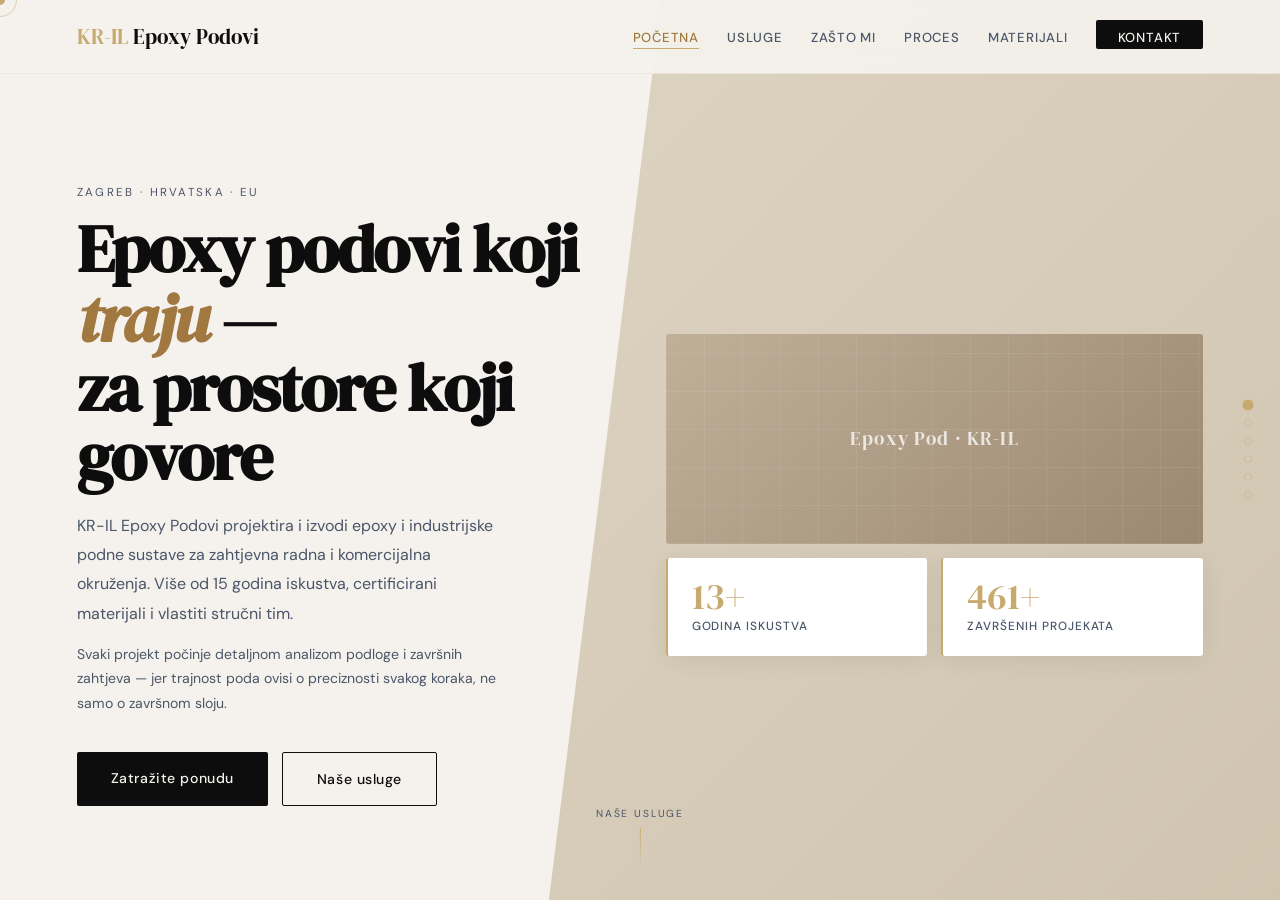
==== index.html @ 7c3e5d4d "Prvi Dio" ====
<!DOCTYPE html>
<html lang="hr">
<head>
<meta charset="UTF-8">
<meta name="viewport" content="width=device-width, initial-scale=1.0">
<title>KR-IL — Početna</title>
<link href="https://fonts.googleapis.com/css2?family=DM+Serif+Display:ital@0;1&family=DM+Sans:opsz,wght@9..40,300;9..40,400;9..40,500&display=swap" rel="stylesheet">
<style>
*, *::before, *::after { box-sizing: border-box; margin: 0; padding: 0; }
:root {
  --ink: #0d0d0d; --paper: #f5f2ed; --warm: #e8e2d9;
  --accent: #c8a96e; --accent-dark: #a07840; --steel: #4a5568;
}
html, body { width: 100%; height: 100%; }
body {
  font-family: 'DM Sans', sans-serif;
  background: var(--paper); color: var(--ink);
  font-size: 17px; line-height: 1.6;
  cursor: none; overflow: hidden;
}
/* CURSOR */
#cur { width:10px;height:10px;background:var(--accent);border-radius:50%;position:fixed;pointer-events:none;z-index:9999;transform:translate(-50%,-50%);transition:width .22s,height .22s,background .22s; }
#cur-ring { width:34px;height:34px;border:1.5px solid rgba(200,169,110,.5);border-radius:50%;position:fixed;pointer-events:none;z-index:9998;transform:translate(-50%,-50%);transition:width .28s,height .28s,border-color .28s; }
body.ch #cur { width:15px;height:15px;background:var(--accent-dark); }
body.ch #cur-ring { width:54px;height:54px;border-color:rgba(200,169,110,.9); }
body.cc #cur { transform:translate(-50%,-50%) scale(.65); }

/* NAV */
nav {
  position: fixed; top: 0; left: 0; right: 0; z-index: 200;
  display: flex; align-items: center; justify-content: space-between;
  padding: 20px 6vw;
  background: rgba(245,242,237,.92); backdrop-filter: blur(20px);
  border-bottom: 1px solid rgba(200,169,110,.15);
}
.nav-logo { font-family:'DM Serif Display',serif; font-size:1.3rem; color:var(--ink); text-decoration:none; }
.nav-logo b { color:var(--accent); font-weight:400; }
.nav-links { display:flex; gap:28px; list-style:none; align-items:center; }
.nav-links a {
  text-decoration:none; color:var(--steel); font-size:.82rem;
  font-weight:500; letter-spacing:.06em; text-transform:uppercase;
  position:relative; padding-bottom:3px; transition:color .2s;
}
.nav-links a::after { content:'';position:absolute;bottom:0;left:0;width:0;height:1.5px;background:var(--accent);transition:width .3s; }
.nav-links a:hover, .nav-links a.act { color:var(--accent-dark); }
.nav-links a.act::after, .nav-links a:hover::after { width:100%; }
.nav-cta {
  background:var(--ink) !important; color:var(--paper) !important;
  padding:9px 22px; border-radius:2px; overflow:hidden; position:relative;
  transition:transform .2s !important;
}
.nav-cta::before { content:'';position:static;inset:0;background:var(--accent-dark);transform:translateX(-101%);transition:transform .3s ease;z-index: index 0;; }
.nav-cta:hover { transform:translateY(-1px) !important; }
.nav-cta:hover::before { transform:translateX(0); }
.nav-cta span { position:relative;z-index:1; }

/* HAMBURGER */
.nav-toggle {
  display:none; width:38px; height:38px; border:none; background:transparent;
  cursor:pointer; padding:0; position:relative; z-index:210;
}
.nav-toggle span {
  display:block; width:24px; height:1.6px; background:var(--ink);
  margin:5px auto; transition:transform .3s, opacity .25s;
}
.nav-toggle.open span:nth-child(1) { transform:translateY(6.6px) rotate(45deg); }
.nav-toggle.open span:nth-child(2) { opacity:0; }
.nav-toggle.open span:nth-child(3) { transform:translateY(-6.6px) rotate(-45deg); } 

/* PAGE TRANSITION OVERLAY */
#overlay {
  position: fixed; inset: 0; z-index: 1000;
  background: var(--ink);
  transform: translateX(-100%);
  pointer-events: none;
}
#overlay.out { animation: slideOut .55s cubic-bezier(.77,0,.18,1) forwards; }
#overlay.in  { animation: slideIn  .55s cubic-bezier(.77,0,.18,1) forwards; }
@keyframes slideOut { from{transform:translateX(-100%)} to{transform:translateX(0)} }
@keyframes slideIn  { from{transform:translateX(0)} to{transform:translateX(100%)} }

/* PAGE BASE */
.page { width:100vw; height:100vh; display:flex; align-items:center; padding: 90px 6vw 0; position:relative; overflow:hidden; }

/* SIDE PAGE INDICATOR */
#side-nav {
  position: fixed; right: 28px; top: 50%; transform: translateY(-50%);
  display: flex; flex-direction: column; gap: 10px; z-index: 300;
}
.sn-dot {
  width: 8px; height: 8px; border-radius: 50%;
  border: 1.5px solid rgba(200,169,110,.4);
  cursor: pointer; transition: background .3s, transform .3s, border-color .3s;
  position: relative;
}
.sn-dot.act { background:var(--accent); border-color:var(--accent); transform:scale(1.4); }
.sn-dot::before {
  content: attr(data-label);
  position: absolute; right: 18px; top: 50%; transform: translateY(-50%);
  font-size: .68rem; letter-spacing: .1em; text-transform: uppercase;
  color: var(--accent); white-space: nowrap;
  opacity: 0; transition: opacity .2s; pointer-events: none;
}
.sn-dot:hover::before { opacity: 1; }

/* BUTTONS */
.btn {
  display:inline-block;padding:15px 34px;border-radius:2px;
  font-weight:500;font-size:.88rem;letter-spacing:.04em;
  text-decoration:none;position:relative;overflow:hidden;
  transition:box-shadow .25s,background .25s;cursor:pointer;border:none;font-family:'DM Sans',sans-serif;
}
.btn-dark { background:var(--ink); color:var(--paper); }
.btn-dark:hover { background:var(--accent-dark); box-shadow:0 8px 28px rgba(160,120,64,.38); }
.btn-outline { border:1.5px solid var(--ink); color:var(--ink); background:transparent; }
.btn-outline:hover { border-color:var(--accent-dark); color:var(--accent-dark); background:rgba(200,169,110,.06); }
.btn-gold { background:var(--accent); color:var(--ink); }
.btn-gold:hover { background:var(--accent-dark); color:#fff; box-shadow:0 8px 28px rgba(160,120,64,.4); }

/* RIPPLE */
.rpl { position:absolute;border-radius:50%;background:rgba(255,255,255,.22);transform:scale(0);animation:rpl .65s linear;pointer-events:none; }
@keyframes rpl { to{transform:scale(4);opacity:0;} }

/* EYEBROW */
.eyebrow {
  display:inline-flex;align-items:center;gap:10px;
  font-size:.74rem;letter-spacing:.15em;text-transform:uppercase;
  font-weight:500;margin-bottom:18px;
}
.eyebrow::before { content:'';width:28px;height:1px;background:currentColor; }

/* SECTION TITLE */
.sec-title { font-family:'DM Serif Display',serif; font-size:clamp(1.8rem,3.5vw,3rem); line-height:1.1; letter-spacing:-.022em; }
.sec-title em { font-style:italic; color:var(--accent); }

/* ENTER ANIMATIONS */
.fade-up { opacity:0; transform:translateY(30px); animation:fup .7s ease forwards; }
.fade-up.d1 { animation-delay:.1s; }
.fade-up.d2 { animation-delay:.22s; }
.fade-up.d3 { animation-delay:.34s; }
.fade-up.d4 { animation-delay:.46s; }
@keyframes fup { to{opacity:1;transform:none;} }

/* TOAST */
#toast {
  position:fixed;bottom:36px;right:36px;z-index:600;
  background:var(--ink);color:var(--paper);padding:16px 24px;
  border-radius:4px;border-left:4px solid var(--accent);
  font-size:.9rem;box-shadow:0 12px 40px rgba(0,0,0,.3);
  transform:translateY(120px);opacity:0;pointer-events:none;
  transition:transform .45s cubic-bezier(.34,1.56,.64,1),opacity .3s;
}
#toast.show { transform:translateY(0);opacity:1; }


.page { display:grid; grid-template-columns:1fr 1fr; align-items:center; gap:4vw; }
.page::before {
  content:''; position:absolute; right:-8%; top:-10%; width:66%; height:120%;
  background:linear-gradient(135deg,#ddd4c2,#cfc3ae);
  clip-path:polygon(16% 0%,100% 0%,100% 100%,0% 100%); z-index:0;
}
.ptcls { position:absolute;inset:0;z-index:1;pointer-events:none;overflow:hidden; }
.ptcl { position:absolute;border-radius:50%;background:var(--accent);opacity:0;animation:fup2 linear infinite; }
@keyframes fup2 { 0%{opacity:0;transform:translateY(0) scale(0);}10%{opacity:.25;}90%{opacity:.06;}100%{opacity:0;transform:translateY(-110vh) scale(1.3);} }

.hero-l { position:relative;z-index:2; }
.kicker { font-size:.72rem;letter-spacing:.2em;text-transform:uppercase;color:var(--steel);margin-bottom:12px;display:block; }
.hero-l h1 {
  font-family:'DM Serif Display',serif;
  font-size:clamp(2.8rem,5.2vw,5.2rem);
  line-height:1.04;letter-spacing:-.03em;margin-bottom:20px;
}
.hero-l h1 em { font-style:italic;color:var(--accent-dark); }
.hero-l .lead { font-size:1rem;color:var(--steel);max-width:420px;line-height:1.82;margin-bottom:14px; }
.hero-l .sub-lead { font-size:.88rem;color:var(--steel);max-width:420px;line-height:1.75;margin-bottom:36px;opacity:.75; }
.hero-actions { display:flex;gap:14px;flex-wrap:wrap; }

.hero-r { position:relative;z-index:2;display:flex;flex-direction:column;gap:14px; }
.hero-img {
  height:210px;border-radius:3px;
  background:linear-gradient(135deg,#bfb09a,#9c8870);
  display:flex;align-items:center;justify-content:center;overflow:hidden;position:relative;
}
.grid-anim {
  position:absolute;inset:0;
  background:
    repeating-linear-gradient(90deg,rgba(255,255,255,.07) 0,rgba(255,255,255,.07) 1px,transparent 1px,transparent 38px),
    repeating-linear-gradient(0deg,rgba(255,255,255,.07) 0,rgba(255,255,255,.07) 1px,transparent 1px,transparent 38px);
  animation:gmv 7s linear infinite;
}
@keyframes gmv { to{background-position:38px 38px;} }
.hero-img-label { font-family:'DM Serif Display',serif;font-size:1.2rem;color:rgba(255,255,255,.75);position:relative;z-index:1;letter-spacing:.06em; }

.hero-cards { display:grid;grid-template-columns:1fr 1fr;gap:14px; }
.hc { background:#fff;border-radius:3px;padding:20px 24px;box-shadow:0 4px 24px rgba(0,0,0,.07);border-left:2px solid var(--accent);transition:transform .3s,box-shadow .3s; }
.hc:hover { transform:translateX(5px);box-shadow:0 12px 40px rgba(0,0,0,.11); }
.hc-num { font-family:'DM Serif Display',serif;font-size:2.3rem;color:var(--accent);line-height:1;margin-bottom:3px; }
.hc-lbl { font-size:.74rem;color:var(--steel);font-weight:500;letter-spacing:.08em;text-transform:uppercase; }

.s-hint { position:absolute;bottom:32px;left:50%;transform:translateX(-50%);display:flex;flex-direction:column;align-items:center;gap:6px;z-index:10;cursor:pointer; }
.s-hint span { font-size:.64rem;letter-spacing:.18em;text-transform:uppercase;color:var(--steel); }
.s-line { width:1px;height:40px;background:linear-gradient(to bottom,var(--accent),transparent);animation:sp 2.2s ease-in-out infinite; }
@keyframes sp { 0%,100%{opacity:1;transform:scaleY(1);}50%{opacity:.3;transform:scaleY(.5);} }

@media(max-width:900px) {
  .page{grid-template-columns:1fr;height:auto;min-height:100vh;overflow:auto;padding-bottom:60px;}
  .page::before{display:none;} body{overflow:auto;}
}
@media(max-width:600px) { .hero-cards{grid-template-columns:1fr;} }

/* ─────────── RESPONSIVE — TABLET & PHONE ─────────── */
/* Desktop default lock; switched off below */
html, body { height:100%; }
body { overflow:hidden; }

/* TABLET */
@media (max-width: 1024px) {
  body { font-size:16px; }
  nav { padding:16px 5vw; }
  .nav-links { gap:20px; }
  .nav-links a { font-size:.78rem; }
  .nav-cta { padding:8px 18px; }
  .page { padding:88px 5vw 50px; gap:3vw; }
  .hero-l h1 { font-size:clamp(2.2rem,4.8vw,3.8rem); }
  .hero-img { height:200px; }
  .hc { padding:18px 20px; }
  .hc-num { font-size:2rem; }
}

/* TABLET / SMALL TABLET — collapse hero to single column */
@media (max-width: 900px) {
  html, body { height:auto; overflow:auto; cursor:auto; }
  #cur, #cur-ring, #side-nav { display:none !important; }
  .ptcls { opacity:.45; }

  nav { padding:14px 5vw; }
  .nav-toggle { display:block; }
  .nav-links {
    position:fixed; top:0; right:0; height:100vh; width:min(78vw,320px);
    background:var(--paper); flex-direction:column; align-items:flex-start;
    justify-content:center; gap:22px; padding:80px 32px;
    transform:translateX(100%); transition:transform .4s cubic-bezier(.77,0,.18,1);
    box-shadow:-12px 0 40px rgba(0,0,0,.08); z-index:205;
  }
  .nav-links.open { transform:translateX(0); }
  .nav-links a { font-size:1rem; padding:6px 0; }
  .nav-links .nav-cta { padding:11px 22px; margin-top:8px; }
  body.menu-open { overflow:hidden; }
  body.menu-open::after {
    content:''; position:fixed; inset:0; background:rgba(13,13,13,.45);
    z-index:201; backdrop-filter:blur(2px);
  }

  .page {
    grid-template-columns:1fr; height:auto; min-height:auto;
    padding:96px 5vw 60px; gap:36px; overflow:visible;
  }
  .page::before { display:none; }

  .hero-l h1 { font-size:clamp(2rem,7vw,3.2rem); line-height:1.08; margin-bottom:16px; }
  .hero-l .lead { font-size:.98rem; max-width:100%; margin-bottom:12px; }
  .hero-l .sub-lead { font-size:.88rem; max-width:100%; margin-bottom:28px; }
  .hero-actions { gap:10px; }
  .hero-actions .btn { padding:13px 24px; font-size:.84rem; }
  .hero-r { gap:14px; }
  .hero-img { height:180px; }
  .hero-img-label { font-size:1.05rem; }
  .hc-num { font-size:1.9rem; }
  .s-hint { display:none; }
}

/* PHONE */
@media (max-width: 600px) {
  body { font-size:15.5px; }
  nav { padding:12px 5vw; }
  .nav-logo { font-size:1.1rem; }

  .page { padding:84px 5vw 56px; gap:30px; }

  .kicker { font-size:.66rem; letter-spacing:.18em; margin-bottom:10px; }
  .hero-l h1 { font-size:clamp(1.85rem,8.5vw,2.6rem); margin-bottom:14px; }
  .hero-l .lead { font-size:.94rem; line-height:1.7; }
  .hero-l .sub-lead { font-size:.84rem; line-height:1.65; margin-bottom:24px; }

  .hero-actions { flex-direction:column; gap:10px; align-items:stretch; }
  .hero-actions .btn { width:100%; text-align:center; padding:14px 20px; }

  .hero-img { height:150px; }
  .hero-img-label { font-size:.95rem; }
  .hero-cards { grid-template-columns:1fr 1fr; gap:10px; }
  .hc { padding:14px 14px; border-left-width:2px; }
  .hc-num { font-size:1.55rem; }
  .hc-lbl { font-size:.66rem; letter-spacing:.06em; }

  #toast { left:16px; right:16px; bottom:16px; padding:13px 18px; font-size:.84rem; }
}

/* VERY SMALL */
@media (max-width: 380px) {
  .hero-cards { grid-template-columns:1fr; }
  .hero-l h1 { font-size:1.85rem; }
}

/* TOUCH — disable hover-intent transforms */
@media (hover:none) {
  .mag { transform:none !important; }
  .hc:hover { transform:none; }
}


</style>
</head>
<body>
<div id="cur"></div>
<div id="cur-ring"></div>
<div id="overlay"></div>
<div id="toast">✓ Hvala! Javit ćemo vam se uskoro.</div>
 <nav><a href="index.html" class="nav-logo" data-page><b>KR-IL</b> Epoxy Podovi</a><button class="nav-toggle" id="navToggle" aria-label="Izbornik" aria-expanded="false"><span></span><span></span><span></span></button><ul class="nav-links" id="navLinks"><li><a href="index.html" class="act" data-page>Početna</a></li><li><a href="usluge.html" class="" data-page>Usluge</a></li><li><a href="zastomi.html" class="" data-page>Zašto mi</a></li><li><a href="proces.html" class="" data-page>Proces</a></li><li><a href="materijali.html" class="" data-page>Materijali</a></li><li><a href="kontakt.html" class="nav-cta" data-page><span>Kontakt</span></a></li></ul></nav> 
<div id="side-nav"><div class="sn-dot act" data-label="Početna" onclick="navigate('index.html')"></div><div class="sn-dot" data-label="Usluge" onclick="navigate('usluge.html')"></div><div class="sn-dot" data-label="Zašto mi" onclick="navigate('zastomi.html')"></div><div class="sn-dot" data-label="Proces" onclick="navigate('proces.html')"></div><div class="sn-dot" data-label="Materijali" onclick="navigate('materijali.html')"></div><div class="sn-dot" data-label="Kontakt" onclick="navigate('kontakt.html')"></div></div>

<div class="ptcls" id="ptcls"></div>
<div class="page">
  <div class="hero-l">
    <span class="kicker fade-up">Zagreb · Hrvatska · EU</span>
    <h1 class="fade-up d1">Epoxy podovi koji <em id="sw">traju</em> —<br>za prostore koji govore</h1>
    <p class="lead fade-up d2">KR-IL Epoxy Podovi projektira i izvodi epoxy i industrijske podne sustave za zahtjevna radna i komercijalna okruženja. Više od 15 godina iskustva, certificirani materijali i vlastiti stručni tim.</p>
    <p class="sub-lead fade-up d2">Svaki projekt počinje detaljnom analizom podloge i završnih zahtjeva — jer trajnost poda ovisi o preciznosti svakog koraka, ne samo o završnom sloju.</p>
    <div class="hero-actions fade-up d3">
      <a href="kontakt.html" class="btn btn-dark mag" data-page>Zatražite ponudu</a>
      <a href="usluge.html" class="btn btn-outline mag" data-page>Naše usluge</a>
    </div>
  </div>
  <div class="hero-r fade-up d2">
    <div class="hero-img">
      <div class="grid-anim"></div>
      <span class="hero-img-label">Epoxy Pod · KR-IL</span>
    </div>
    <div class="hero-cards">
      <div class="hc"><div class="hc-num" data-count="15" data-sfx="+">0+</div><div class="hc-lbl">Godina iskustva</div></div>
      <div class="hc"><div class="hc-num" data-count="500" data-sfx="+">0+</div><div class="hc-lbl">Završenih projekata</div></div>
    </div>
  </div>
  <div class="s-hint" onclick="navigate('usluge.html')"><span>Naše usluge</span><div class="s-line"></div></div>
</div>

<script>
// ── CURSOR ──
const cur = document.getElementById('cur');
const ring = document.getElementById('cur-ring');
let mx=0,my=0,rx=0,ry=0;
document.addEventListener('mousemove',e=>{ mx=e.clientX;my=e.clientY;cur.style.left=mx+'px';cur.style.top=my+'px'; });
(function ar(){ rx+=(mx-rx)*.13;ry+=(my-ry)*.13;ring.style.left=rx+'px';ring.style.top=ry+'px';requestAnimationFrame(ar); })();
document.querySelectorAll('a,button,[data-hover]').forEach(el=>{
  el.addEventListener('mouseenter',()=>document.body.classList.add('ch'));
  el.addEventListener('mouseleave',()=>document.body.classList.remove('ch'));
});
document.addEventListener('mousedown',()=>document.body.classList.add('cc'));
document.addEventListener('mouseup',()=>document.body.classList.remove('cc'));

// ── PAGE TRANSITION ──
const overlay = document.getElementById('overlay');
function navigateTo(href) {
  overlay.className = 'out';
  setTimeout(()=>{
    overlay.className = 'in';
    setTimeout(()=>{ window.location.href = href; }, 10);
  }, 560);
}
document.querySelectorAll('a[data-page]').forEach(a=>{
  a.addEventListener('click', e=>{
    e.preventDefault();
    navigateTo(a.getAttribute('href'));
  });
});

// ── RIPPLE ──
document.querySelectorAll('.btn').forEach(btn=>{
  btn.addEventListener('click',e=>{
    const r=document.createElement('span');r.className='rpl';
    const rc=btn.getBoundingClientRect(),sz=Math.max(rc.width,rc.height);
    r.style.cssText=`width:${sz}px;height:${sz}px;left:${e.clientX-rc.left-sz/2}px;top:${e.clientY-rc.top-sz/2}px;`;
    btn.appendChild(r);setTimeout(()=>r.remove(),700);
  });
});

// ── MAGNETIC ──
document.querySelectorAll('.mag').forEach(btn=>{
  btn.addEventListener('mousemove',e=>{
    const r=btn.getBoundingClientRect();
    btn.style.transform=`translate(${(e.clientX-r.left-r.width/2)*.22}px,${(e.clientY-r.top-r.height/2)*.22}px)`;
  });
  btn.addEventListener('mouseleave',()=>{
    btn.style.transition='transform .4s ease';btn.style.transform='';
    setTimeout(()=>btn.style.transition='',400);
  });
});

// ── COUNTER ──
function runCounter(el){
  const tgt=parseInt(el.dataset.count),sfx=el.dataset.sfx||'';
  const dur=1600,t0=performance.now();
  (function tick(now){
    const p=Math.min((now-t0)/dur,1),ease=1-Math.pow(1-p,3);
    const v=Math.floor(ease*tgt);
    el.textContent=(tgt>=1000?v.toLocaleString('hr'):v)+sfx;
    if(p<1)requestAnimationFrame(tick);
    else el.textContent=(tgt>=1000?tgt.toLocaleString('hr'):tgt)+sfx;
  })(t0);
}
document.querySelectorAll('[data-count]').forEach(el=>{
  const obs=new IntersectionObserver(entries=>{
    if(entries[0].isIntersecting){runCounter(el);obs.disconnect();}
  },{threshold:.3});
  obs.observe(el);
});

// ── 3D TILT ──
document.querySelectorAll('[data-tilt]').forEach(t=>{
  t.addEventListener('mousemove',e=>{
    const r=t.getBoundingClientRect();
    const x=(e.clientX-r.left)/r.width-.5,y=(e.clientY-r.top)/r.height-.5;
    t.style.transform=`perspective(600px) rotateY(${x*16}deg) rotateX(${-y*16}deg) scale(1.04)`;
  });
  t.addEventListener('mouseleave',()=>t.style.transform='');
});

function navigate(href){ navigateTo(href); }

// ── MOBILE NAV TOGGLE ──
const navToggle = document.getElementById('navToggle');
const navLinks  = document.getElementById('navLinks');
function closeMenu(){
  navToggle.classList.remove('open');
  navLinks.classList.remove('open');
  document.body.classList.remove('menu-open');
  navToggle.setAttribute('aria-expanded','false');
}
navToggle.addEventListener('click', ()=>{
  const open = navLinks.classList.toggle('open');
  navToggle.classList.toggle('open', open);
  document.body.classList.toggle('menu-open', open);
  navToggle.setAttribute('aria-expanded', open ? 'true' : 'false');
});
navLinks.querySelectorAll('a').forEach(a => a.addEventListener('click', closeMenu));
window.addEventListener('resize', ()=>{ if (window.innerWidth > 900) closeMenu(); }); 

const pc=document.getElementById('ptcls');
for(let i=0;i<20;i++){
  const p=document.createElement('div');p.className='ptcl';
  const s=Math.random()*5+2;
  p.style.cssText=`width:${s}px;height:${s}px;left:${Math.random()*100}%;bottom:-5%;animation-duration:${7+Math.random()*10}s;animation-delay:${Math.random()*12}s;`;
  pc.appendChild(p);
}
const swEl=document.getElementById('sw');
const words=['traju','govore','impresioniraju','žive','stvaraju dojam'];
const CH='ABCDEFGHIJKLMNabcdefghijklmn';
let wi=0;
function scramble(w){ let it=0;const iv=setInterval(()=>{ swEl.textContent=w.split('').map((c,i)=>i<it?w[i]:CH[Math.floor(Math.random()*CH.length)]).join('');if(it>=w.length)clearInterval(iv);it+=.5; },38); }
setInterval(()=>{ wi=(wi+1)%words.length;scramble(words[wi]); },3400);
setTimeout(()=>{ document.querySelectorAll('[data-count]').forEach(el=>{ const tgt=parseInt(el.dataset.count),sfx=el.dataset.sfx||'';const dur=1600,t0=performance.now();(function tick(now){const p=Math.min((now-t0)/dur,1),e2=1-Math.pow(1-p,3),v=Math.floor(e2*tgt);el.textContent=(tgt>=1000?v.toLocaleString('hr'):v)+sfx;if(p<1)requestAnimationFrame(tick);else el.textContent=(tgt>=1000?tgt.toLocaleString('hr'):tgt)+sfx;})(t0); }); },500);

</script>
</body>
</html>
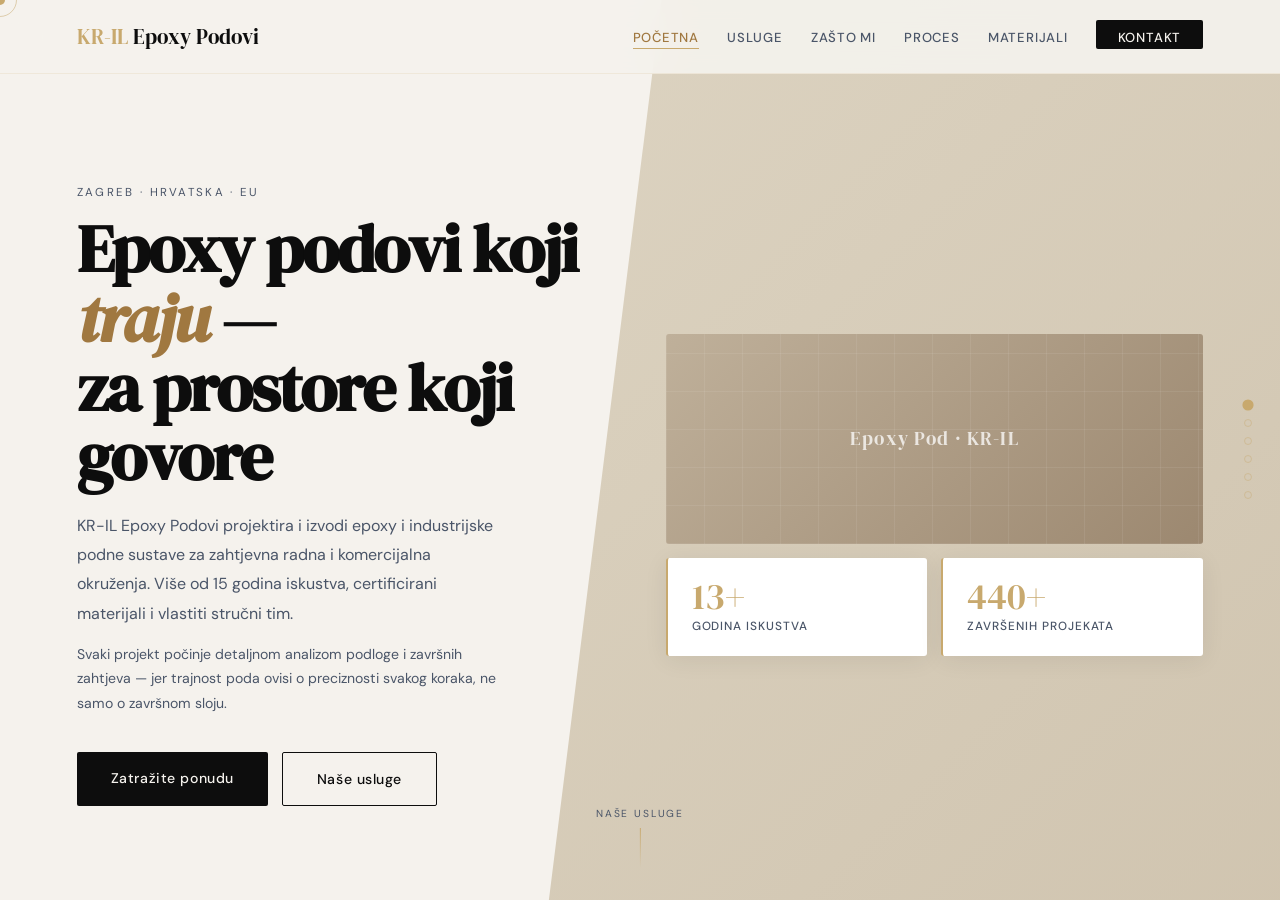
==== commit 100ab7e7: "Fix z-index values and cleanup CSS styles" ====
--- a/index.html
+++ b/index.html
@@ -49,7 +49,7 @@
   padding:9px 22px; border-radius:2px; overflow:hidden; position:relative;
   transition:transform .2s !important;
 }
-.nav-cta::before { content:'';position:static;inset:0;background:var(--accent-dark);transform:translateX(-101%);transition:transform .3s ease;z-index: index 0;; }
+.nav-cta::before { content:'';position:static;inset:0;background:var(--accent-dark);transform:translateX(-101%);transition:transform .3s ease;z-index: 0;; }
 .nav-cta:hover { transform:translateY(-1px) !important; }
 .nav-cta:hover::before { transform:translateX(0); }
 .nav-cta span { position:relative;z-index:1; }
@@ -240,16 +240,15 @@
     background:var(--paper); flex-direction:column; align-items:flex-start;
     justify-content:center; gap:22px; padding:80px 32px;
     transform:translateX(100%); transition:transform .4s cubic-bezier(.77,0,.18,1);
-    box-shadow:-12px 0 40px rgba(0,0,0,.08); z-index:205;
+    box-shadow:-12px 0 40px rgba(0,0,0,.08); z-index:1002;
   }
   .nav-links.open { transform:translateX(0); }
   .nav-links a { font-size:1rem; padding:6px 0; }
   .nav-links .nav-cta { padding:11px 22px; margin-top:8px; }
   body.menu-open { overflow:hidden; }
   body.menu-open::after {
-    content:''; position:fixed; inset:0; background:rgba(13,13,13,.45);
-    z-index:201; backdrop-filter:blur(2px);
-  }
+  pointer-events: none;
+}
 
   .page {
     grid-template-columns:1fr; height:auto; min-height:auto;
@@ -461,4 +460,4 @@
 
 </script>
 </body>
-</html>+</html>
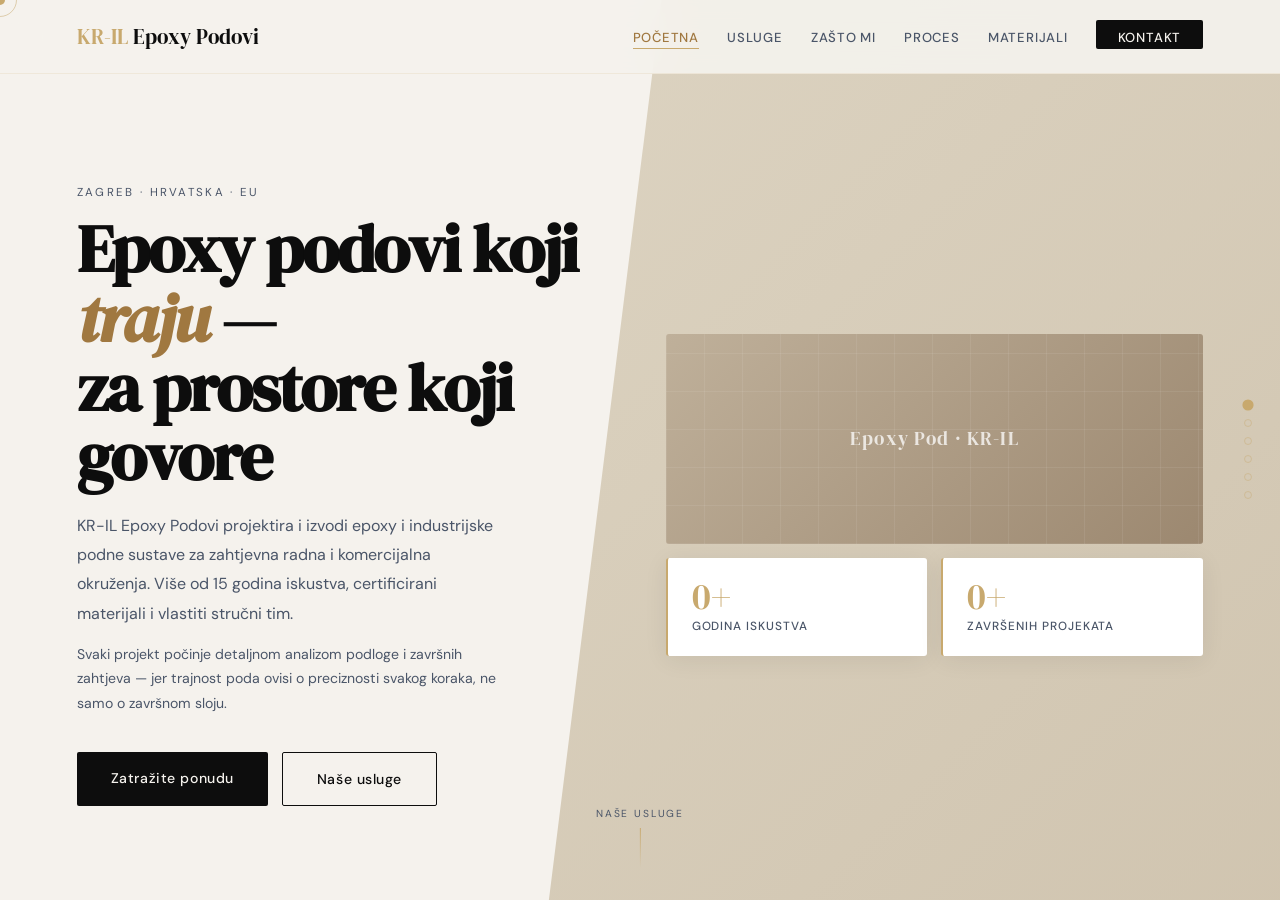
==== commit 318bd567: "Update index.html" ====
--- a/index.html
+++ b/index.html
@@ -458,6 +458,15 @@
 setInterval(()=>{ wi=(wi+1)%words.length;scramble(words[wi]); },3400);
 setTimeout(()=>{ document.querySelectorAll('[data-count]').forEach(el=>{ const tgt=parseInt(el.dataset.count),sfx=el.dataset.sfx||'';const dur=1600,t0=performance.now();(function tick(now){const p=Math.min((now-t0)/dur,1),e2=1-Math.pow(1-p,3),v=Math.floor(e2*tgt);el.textContent=(tgt>=1000?v.toLocaleString('hr'):v)+sfx;if(p<1)requestAnimationFrame(tick);else el.textContent=(tgt>=1000?tgt.toLocaleString('hr'):tgt)+sfx;})(t0); }); },500);
 
+const navToggle = document.getElementById('navToggle');
+const navLinks = document.getElementById('navLinks');
+
+navToggle.addEventListener('click', () => {
+  const open = navLinks.classList.toggle('open');
+  navToggle.classList.toggle('open');
+  document.body.classList.toggle('menu-open', open);
+});
+  
 </script>
 </body>
 </html>
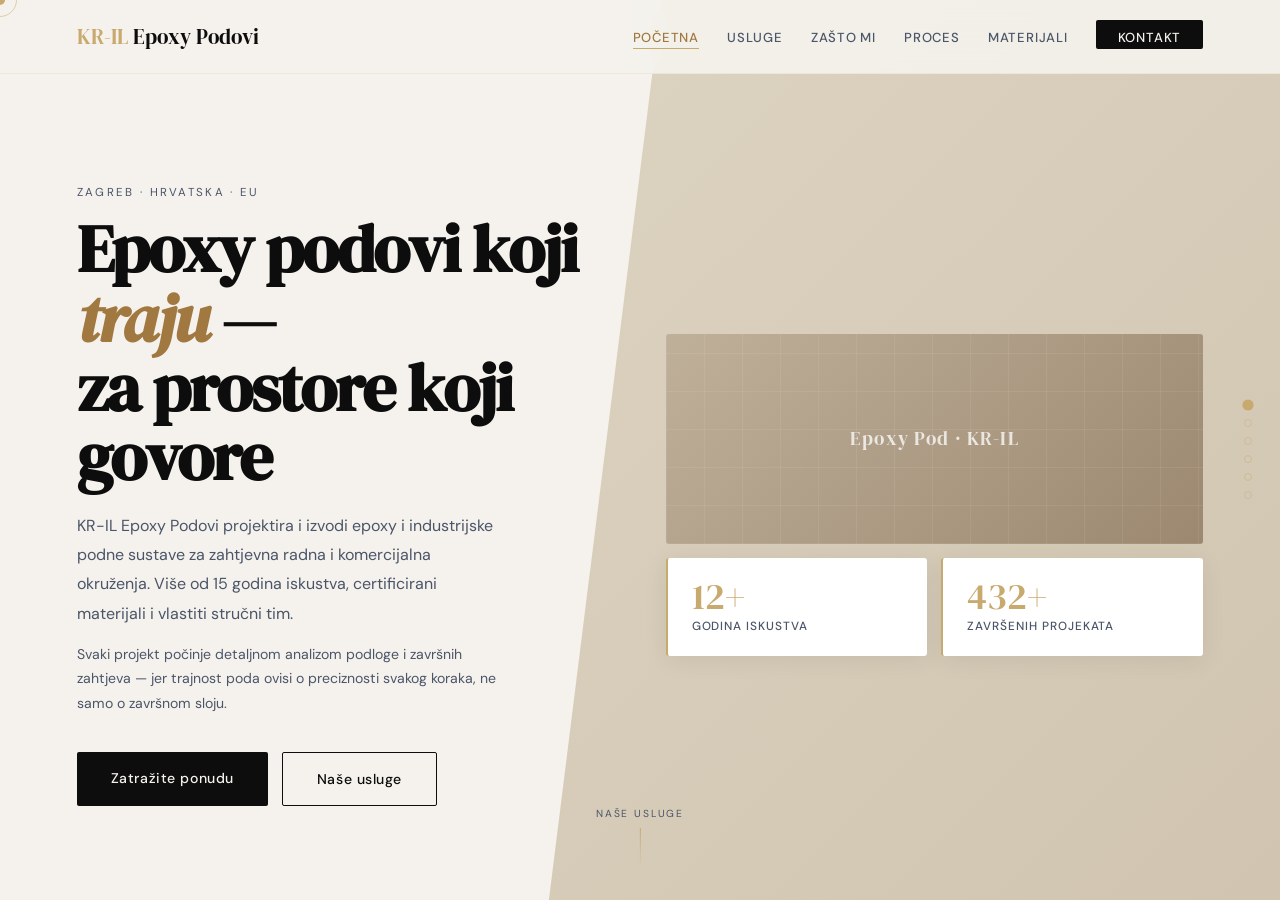
==== commit 5b34434e: "Remove navigation toggle event listener Remove navigation toggle functionality from the script." ====
--- a/index.html
+++ b/index.html
@@ -458,14 +458,7 @@
 setInterval(()=>{ wi=(wi+1)%words.length;scramble(words[wi]); },3400);
 setTimeout(()=>{ document.querySelectorAll('[data-count]').forEach(el=>{ const tgt=parseInt(el.dataset.count),sfx=el.dataset.sfx||'';const dur=1600,t0=performance.now();(function tick(now){const p=Math.min((now-t0)/dur,1),e2=1-Math.pow(1-p,3),v=Math.floor(e2*tgt);el.textContent=(tgt>=1000?v.toLocaleString('hr'):v)+sfx;if(p<1)requestAnimationFrame(tick);else el.textContent=(tgt>=1000?tgt.toLocaleString('hr'):tgt)+sfx;})(t0); }); },500);
 
-const navToggle = document.getElementById('navToggle');
-const navLinks = document.getElementById('navLinks');
-
-navToggle.addEventListener('click', () => {
-  const open = navLinks.classList.toggle('open');
-  navToggle.classList.toggle('open');
-  document.body.classList.toggle('menu-open', open);
-});
+
   
 </script>
 </body>
